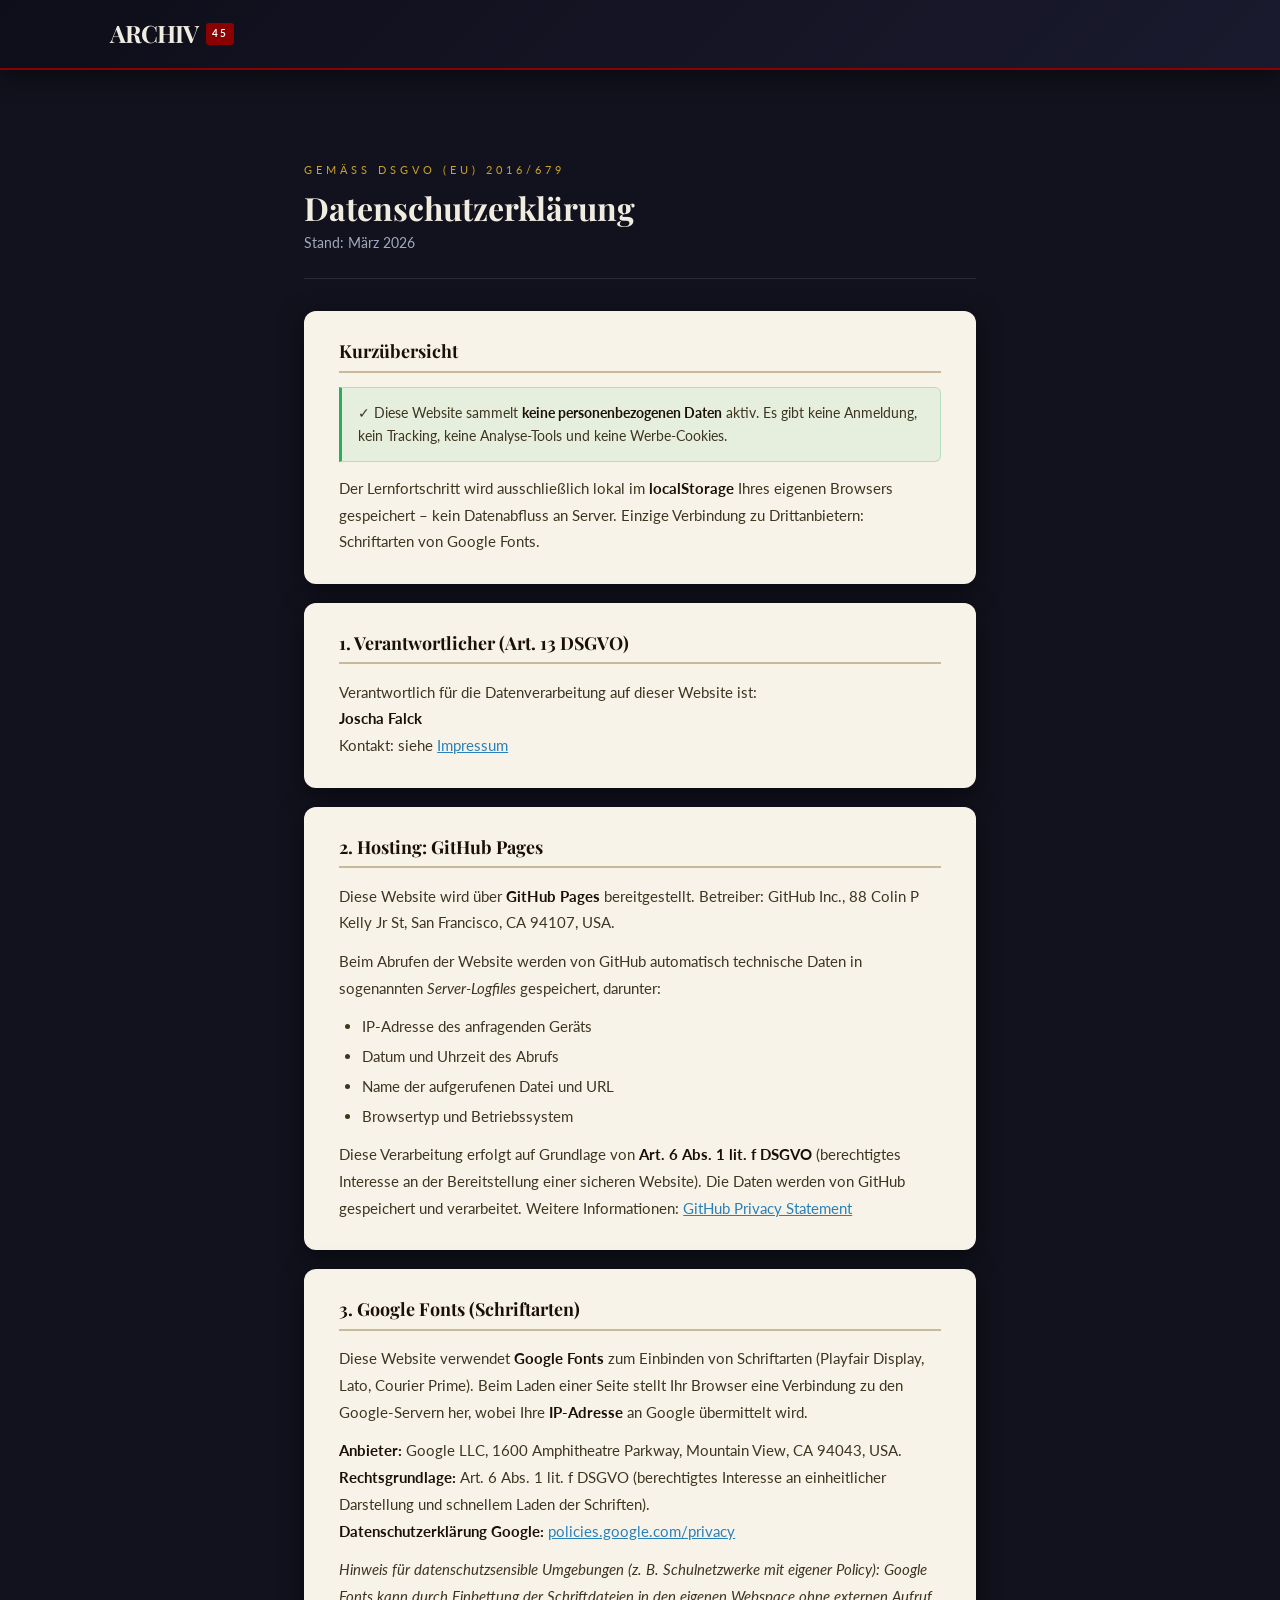
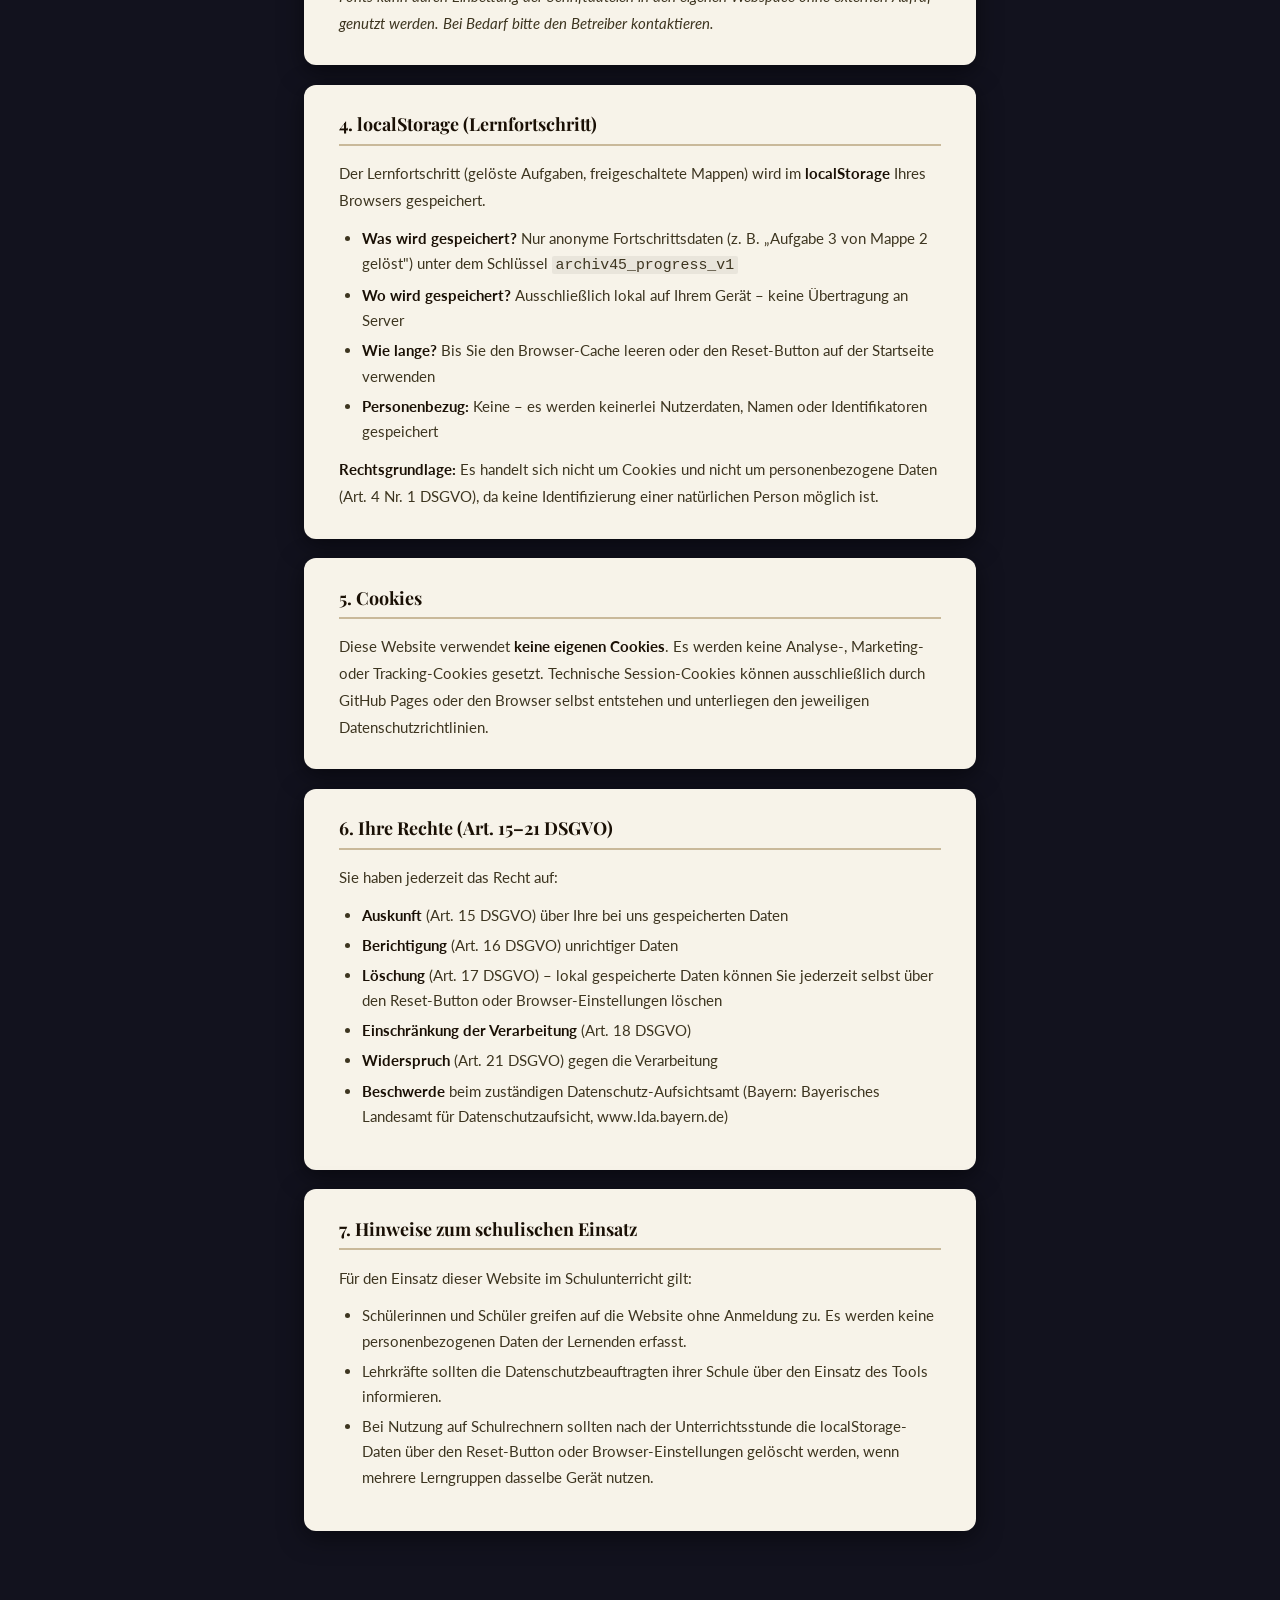
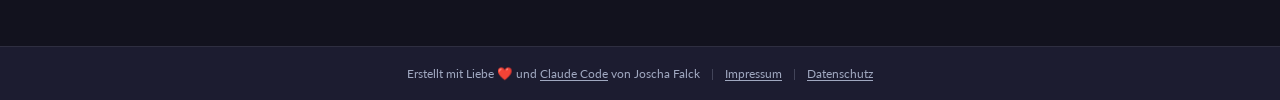
==== datenschutz.html @ d87f775d "Add files via upload" ====
<!DOCTYPE html>
<html lang="de">
<head>
  <meta charset="UTF-8">
  <meta name="viewport" content="width=device-width, initial-scale=1.0">
  <title>Datenschutzerklärung – Archiv 45</title>
  <link rel="preconnect" href="https://fonts.googleapis.com">
  <link href="https://fonts.googleapis.com/css2?family=Playfair+Display:wght@400;700&family=Lato:wght@300;400;700&family=Courier+Prime:wght@400;700&display=swap" rel="stylesheet">
  <link rel="stylesheet" href="styles/main.css">
  <style>
    .legal-page {
      max-width: 720px;
      margin: 0 auto;
      padding: 2rem 1.5rem 4rem;
    }
    .legal-header {
      padding-top: 80px;
      margin-bottom: 2rem;
      border-bottom: 1px solid rgba(255,255,255,0.1);
      padding-bottom: 1.5rem;
    }
    .legal-eyebrow {
      font-size: 0.7rem;
      font-family: 'Lato', sans-serif;
      letter-spacing: 4px;
      text-transform: uppercase;
      color: var(--gold);
      margin-bottom: 0.5rem;
    }
    .legal-title {
      font-family: 'Playfair Display', serif;
      font-size: 2rem;
      color: var(--text-light);
      margin-bottom: 0.25rem;
    }
    .legal-subtitle {
      font-size: 0.85rem;
      color: var(--text-faint);
      font-family: 'Lato', sans-serif;
    }
    .legal-card {
      background: var(--paper);
      border-radius: var(--radius-lg);
      padding: 1.8rem 2.2rem;
      margin-bottom: 1.2rem;
      box-shadow: var(--shadow-md);
    }
    .legal-card h2 {
      font-family: 'Playfair Display', serif;
      font-size: 1.12rem;
      color: var(--text-dark);
      margin-bottom: 0.9rem;
      padding-bottom: 0.5rem;
      border-bottom: 2px solid var(--paper-border);
    }
    .legal-card h3 {
      font-family: 'Lato', sans-serif;
      font-size: 0.9rem;
      font-weight: 700;
      color: var(--text-dark);
      margin: 1rem 0 0.4rem;
      text-transform: uppercase;
      letter-spacing: 1px;
    }
    .legal-card p {
      font-size: 0.93rem;
      color: var(--text-mid);
      line-height: 1.8;
      margin-bottom: 0.75rem;
    }
    .legal-card p:last-child { margin-bottom: 0; }
    .legal-card strong { color: var(--text-dark); font-weight: 700; }
    .legal-card a { color: var(--blue); text-decoration: underline; }
    .legal-card ul {
      list-style: disc;
      padding-left: 1.4rem;
      margin-bottom: 0.75rem;
    }
    .legal-card ul li {
      font-size: 0.93rem;
      color: var(--text-mid);
      line-height: 1.7;
      margin-bottom: 0.3rem;
    }
    .back-link {
      display: inline-flex;
      align-items: center;
      gap: 0.4rem;
      color: var(--text-faint);
      font-size: 0.85rem;
      text-decoration: none;
      margin-bottom: 1.5rem;
      font-family: 'Lato', sans-serif;
    }
    .back-link:hover { color: var(--text-light); }
    .highlight-box {
      background: rgba(39,174,96,.08);
      border: 1px solid rgba(39,174,96,.25);
      border-left: 3px solid var(--green);
      border-radius: 0 var(--radius) var(--radius) 0;
      padding: 0.8rem 1rem;
      margin-bottom: 0.8rem;
      font-size: 0.9rem;
      color: var(--text-mid);
    }
  </style>
</head>
<body style="background: var(--bg);">

  <header class="site-header">
    <div class="header-inner">
      <a href="index.html" class="site-logo">ARCHIV<span class="logo-badge">45</span></a>
    </div>
  </header>

  <div class="legal-page">
    <a href="index.html" class="back-link">← Zurück zur Startseite</a>

    <div class="legal-header">
      <p class="legal-eyebrow">Gemäß DSGVO (EU) 2016/679</p>
      <h1 class="legal-title">Datenschutzerklärung</h1>
      <p class="legal-subtitle">Stand: März 2026</p>
    </div>

    <!-- Überblick -->
    <div class="legal-card">
      <h2>Kurzübersicht</h2>
      <div class="highlight-box">
        ✓ Diese Website sammelt <strong>keine personenbezogenen Daten</strong> aktiv.
        Es gibt keine Anmeldung, kein Tracking, keine Analyse-Tools und keine Werbe-Cookies.
      </div>
      <p>
        Der Lernfortschritt wird ausschließlich lokal im <strong>localStorage</strong>
        Ihres eigenen Browsers gespeichert – kein Datenabfluss an Server.
        Einzige Verbindung zu Drittanbietern: Schriftarten von Google Fonts.
      </p>
    </div>

    <!-- Verantwortlicher -->
    <div class="legal-card">
      <h2>1. Verantwortlicher (Art. 13 DSGVO)</h2>
      <p>
        Verantwortlich für die Datenverarbeitung auf dieser Website ist:<br>
        <strong>Joscha Falck</strong><br>
        Kontakt: siehe <a href="impressum.html">Impressum</a>
      </p>
    </div>

    <!-- Hosting GitHub Pages -->
    <div class="legal-card">
      <h2>2. Hosting: GitHub Pages</h2>
      <p>
        Diese Website wird über <strong>GitHub Pages</strong> bereitgestellt.
        Betreiber: GitHub Inc., 88 Colin P Kelly Jr St, San Francisco, CA 94107, USA.
      </p>
      <p>
        Beim Abrufen der Website werden von GitHub automatisch technische Daten
        in sogenannten <em>Server-Logfiles</em> gespeichert, darunter:
      </p>
      <ul>
        <li>IP-Adresse des anfragenden Geräts</li>
        <li>Datum und Uhrzeit des Abrufs</li>
        <li>Name der aufgerufenen Datei und URL</li>
        <li>Browsertyp und Betriebssystem</li>
      </ul>
      <p>
        Diese Verarbeitung erfolgt auf Grundlage von <strong>Art. 6 Abs. 1 lit. f DSGVO</strong>
        (berechtigtes Interesse an der Bereitstellung einer sicheren Website).
        Die Daten werden von GitHub gespeichert und verarbeitet.
        Weitere Informationen:
        <a href="https://docs.github.com/en/site-policy/privacy-policies/github-privacy-statement" target="_blank" rel="noopener">GitHub Privacy Statement</a>
      </p>
    </div>

    <!-- Google Fonts -->
    <div class="legal-card">
      <h2>3. Google Fonts (Schriftarten)</h2>
      <p>
        Diese Website verwendet <strong>Google Fonts</strong> zum Einbinden von Schriftarten
        (Playfair Display, Lato, Courier Prime). Beim Laden einer Seite stellt Ihr Browser
        eine Verbindung zu den Google-Servern her, wobei Ihre <strong>IP-Adresse</strong>
        an Google übermittelt wird.
      </p>
      <p>
        <strong>Anbieter:</strong> Google LLC, 1600 Amphitheatre Parkway,
        Mountain View, CA 94043, USA.<br>
        <strong>Rechtsgrundlage:</strong> Art. 6 Abs. 1 lit. f DSGVO (berechtigtes Interesse
        an einheitlicher Darstellung und schnellem Laden der Schriften).<br>
        <strong>Datenschutzerklärung Google:</strong>
        <a href="https://policies.google.com/privacy" target="_blank" rel="noopener">policies.google.com/privacy</a>
      </p>
      <p>
        <em>Hinweis für datenschutzsensible Umgebungen (z. B. Schulnetzwerke mit eigener Policy):
        Google Fonts kann durch Einbettung der Schriftdateien in den eigenen Webspace
        ohne externen Aufruf genutzt werden. Bei Bedarf bitte den Betreiber kontaktieren.</em>
      </p>
    </div>

    <!-- localStorage -->
    <div class="legal-card">
      <h2>4. localStorage (Lernfortschritt)</h2>
      <p>
        Der Lernfortschritt (gelöste Aufgaben, freigeschaltete Mappen) wird im
        <strong>localStorage</strong> Ihres Browsers gespeichert.
      </p>
      <ul>
        <li><strong>Was wird gespeichert?</strong> Nur anonyme Fortschrittsdaten
          (z. B. „Aufgabe 3 von Mappe 2 gelöst") unter dem Schlüssel
          <code style="font-family:monospace;background:rgba(0,0,0,.06);padding:1px 4px;border-radius:2px;">archiv45_progress_v1</code></li>
        <li><strong>Wo wird gespeichert?</strong> Ausschließlich lokal auf Ihrem Gerät –
          keine Übertragung an Server</li>
        <li><strong>Wie lange?</strong> Bis Sie den Browser-Cache leeren oder den
          Reset-Button auf der Startseite verwenden</li>
        <li><strong>Personenbezug:</strong> Keine – es werden keinerlei Nutzerdaten,
          Namen oder Identifikatoren gespeichert</li>
      </ul>
      <p>
        <strong>Rechtsgrundlage:</strong> Es handelt sich nicht um Cookies und nicht
        um personenbezogene Daten (Art. 4 Nr. 1 DSGVO), da keine Identifizierung
        einer natürlichen Person möglich ist.
      </p>
    </div>

    <!-- Cookies -->
    <div class="legal-card">
      <h2>5. Cookies</h2>
      <p>
        Diese Website verwendet <strong>keine eigenen Cookies</strong>.
        Es werden keine Analyse-, Marketing- oder Tracking-Cookies gesetzt.
        Technische Session-Cookies können ausschließlich durch GitHub Pages oder den
        Browser selbst entstehen und unterliegen den jeweiligen Datenschutzrichtlinien.
      </p>
    </div>

    <!-- Rechte der Betroffenen -->
    <div class="legal-card">
      <h2>6. Ihre Rechte (Art. 15–21 DSGVO)</h2>
      <p>Sie haben jederzeit das Recht auf:</p>
      <ul>
        <li><strong>Auskunft</strong> (Art. 15 DSGVO) über Ihre bei uns gespeicherten Daten</li>
        <li><strong>Berichtigung</strong> (Art. 16 DSGVO) unrichtiger Daten</li>
        <li><strong>Löschung</strong> (Art. 17 DSGVO) – lokal gespeicherte Daten können Sie
          jederzeit selbst über den Reset-Button oder Browser-Einstellungen löschen</li>
        <li><strong>Einschränkung der Verarbeitung</strong> (Art. 18 DSGVO)</li>
        <li><strong>Widerspruch</strong> (Art. 21 DSGVO) gegen die Verarbeitung</li>
        <li><strong>Beschwerde</strong> beim zuständigen Datenschutz-Aufsichtsamt
          (Bayern: Bayerisches Landesamt für Datenschutzaufsicht, www.lda.bayern.de)</li>
      </ul>
    </div>

    <!-- Schulischer Einsatz -->
    <div class="legal-card">
      <h2>7. Hinweise zum schulischen Einsatz</h2>
      <p>
        Für den Einsatz dieser Website im Schulunterricht gilt:
      </p>
      <ul>
        <li>Schülerinnen und Schüler greifen auf die Website ohne Anmeldung zu.
          Es werden keine personenbezogenen Daten der Lernenden erfasst.</li>
        <li>Lehrkräfte sollten die Datenschutzbeauftragten ihrer Schule über den Einsatz
          des Tools informieren.</li>
        <li>Bei Nutzung auf Schulrechnern sollten nach der Unterrichtsstunde die
          localStorage-Daten über den Reset-Button oder Browser-Einstellungen gelöscht werden,
          wenn mehrere Lerngruppen dasselbe Gerät nutzen.</li>
      </ul>
    </div>

  </div><!-- /.legal-page -->

  <footer class="site-footer">
    Erstellt mit Liebe &#10084;&#65039; und <a href="https://claude.ai/claude-code" target="_blank" rel="noopener">Claude Code</a> von Joscha Falck
    <span class="footer-sep">|</span>
    <a href="impressum.html">Impressum</a>
    <span class="footer-sep">|</span>
    <a href="datenschutz.html">Datenschutz</a>
  </footer>
</body>
</html>
---- styles/main.css ----
/* ============================================================
   ARCHIV 45 – Interaktiver Escape Room Geschichtsunterricht
   Stylesheet – Version 1.0
   ============================================================ */

/* ------- 1. CSS VARIABLEN ------- */
:root {
  --bg:           #12121e;
  --bg-mid:       #1c1c30;
  --paper:        #f7f3e9;
  --paper-dark:   #ede7d5;
  --paper-border: #c9b99a;
  --red:          #8b0000;
  --red-light:    #c0392b;
  --gold:         #c9a227;
  --gold-light:   #e8c84a;
  --green:        #27ae60;
  --green-light:  #2ecc71;
  --orange:       #e67e22;
  --blue:         #2980b9;
  --blue-light:   #3498db;
  --text-dark:    #1a1005;
  --text-mid:     #3d3520;
  --text-muted:   #7a6e5a;
  --text-light:   #f0ece0;
  --text-faint:   #a0a8c0;
  --locked:       #4a4a6a;
  --shadow-sm:    0 2px 8px rgba(0,0,0,0.35);
  --shadow-md:    0 6px 24px rgba(0,0,0,0.5);
  --shadow-lg:    0 12px 48px rgba(0,0,0,0.6);
  --radius:       6px;
  --radius-lg:    12px;
  --transition:   0.25s ease;
}

/* ------- 2. RESET & BASE ------- */
*, *::before, *::after { box-sizing: border-box; margin: 0; padding: 0; }

html { font-size: 16px; scroll-behavior: smooth; }

body {
  font-family: 'Lato', Arial, Helvetica, sans-serif;
  background-color: var(--bg);
  color: var(--text-dark);
  line-height: 1.65;
  min-height: 100vh;
}

body.mappe-page { padding-top: 70px; } /* Header-Höhe */

img { max-width: 100%; height: auto; display: block; }
a { color: inherit; text-decoration: none; }
button { cursor: pointer; font-family: inherit; }
ul, ol { list-style: none; }

/* ------- 3. TYPOGRAFIE ------- */
h1, h2, h3, h4 {
  font-family: 'Playfair Display', Georgia, 'Times New Roman', serif;
  font-weight: 700;
  line-height: 1.25;
}

/* ------- 4. SITE-HEADER ------- */
.site-header {
  position: fixed;
  top: 0; left: 0; right: 0;
  height: 70px;
  background: linear-gradient(135deg, #0e0e1a 0%, #1a1a2e 100%);
  border-bottom: 2px solid var(--red);
  z-index: 1000;
  box-shadow: var(--shadow-md);
}

.header-inner {
  max-width: 1100px;
  margin: 0 auto;
  height: 100%;
  display: flex;
  align-items: center;
  justify-content: space-between;
  padding: 0 1.25rem;
  gap: 1rem;
}

/* Logo */
.site-logo {
  display: flex;
  align-items: center;
  gap: 2px;
  font-family: 'Playfair Display', serif;
  font-size: 1.5rem;
  font-weight: 700;
  color: var(--text-light);
  flex-shrink: 0;
  text-decoration: none;
  letter-spacing: -1px;
}
.site-logo .logo-badge {
  background: var(--red);
  color: #fff;
  font-size: 0.65rem;
  font-family: 'Lato', sans-serif;
  font-weight: 700;
  letter-spacing: 2px;
  padding: 2px 6px;
  border-radius: 3px;
  margin-left: 6px;
  vertical-align: middle;
}

/* ------- 5. KAPITEL-NAVIGATION ------- */
.chapter-nav {
  display: flex;
  align-items: center;
  gap: 0.5rem;
  flex: 1;
  justify-content: center;
}

.nav-arrow {
  width: 32px; height: 32px;
  border-radius: 50%;
  background: rgba(255,255,255,0.08);
  border: 1px solid rgba(255,255,255,0.15);
  color: var(--text-light);
  font-size: 1.3rem;
  display: flex; align-items: center; justify-content: center;
  transition: background var(--transition), transform var(--transition);
  text-decoration: none;
  flex-shrink: 0;
}
.nav-arrow:hover { background: rgba(255,255,255,0.15); }
.nav-arrow.disabled { opacity: 0.3; pointer-events: none; }

.chapter-circles {
  display: flex;
  gap: 0.35rem;
  align-items: center;
}

.chapter-circle {
  width: 36px; height: 36px;
  border-radius: 50%;
  display: flex; align-items: center; justify-content: center;
  font-size: 0.9rem;
  font-weight: 700;
  font-family: 'Lato', sans-serif;
  transition: all var(--transition);
  border: 2px solid transparent;
  text-decoration: none;
  flex-shrink: 0;
  position: relative;
}

/* Zustände */
.chapter-circle.locked {
  background: var(--locked);
  color: #888;
  cursor: not-allowed;
  border-color: #3a3a5a;
}
.chapter-circle.locked::after {
  content: '🔒';
  font-size: 0.55rem;
  position: absolute;
  bottom: -2px;
  right: -2px;
}
.chapter-circle.available {
  background: rgba(255,255,255,0.08);
  color: var(--text-faint);
  border-color: rgba(255,255,255,0.2);
}
.chapter-circle.available:hover {
  background: rgba(255,255,255,0.15);
  color: var(--text-light);
  transform: scale(1.08);
}
.chapter-circle.current {
  background: var(--blue);
  color: #fff;
  border-color: var(--blue-light);
  box-shadow: 0 0 12px rgba(52, 152, 219, 0.5);
  transform: scale(1.1);
}
.chapter-circle.completed {
  background: var(--green);
  color: #fff;
  border-color: var(--green-light);
}
.chapter-circle.completed::before {
  content: '✓';
  font-size: 1rem;
}

/* Sidebar-Toggle (Mobil) */
.sidebar-toggle {
  width: 36px; height: 36px;
  background: rgba(255,255,255,0.08);
  border: 1px solid rgba(255,255,255,0.15);
  color: var(--text-light);
  border-radius: var(--radius);
  font-size: 1.1rem;
  display: none;
  align-items: center; justify-content: center;
  flex-shrink: 0;
}

/* ------- 6. MAPPE-BANNER ------- */
.mappe-banner {
  background: linear-gradient(135deg, var(--red) 0%, #600000 100%);
  padding: 1.1rem 1.25rem;
  border-bottom: 3px solid var(--gold);
}
.mappe-banner-inner {
  max-width: 1100px;
  margin: 0 auto;
  display: flex;
  align-items: center;
  gap: 1rem;
}
.mappe-label {
  font-family: 'Lato', sans-serif;
  font-size: 0.7rem;
  font-weight: 700;
  letter-spacing: 3px;
  text-transform: uppercase;
  color: rgba(255,255,255,0.7);
  white-space: nowrap;
  background: rgba(0,0,0,0.25);
  padding: 3px 10px;
  border-radius: 30px;
}
.mappe-banner h1 {
  font-size: 1.3rem;
  color: #fff;
  font-weight: 700;
}

/* ------- 7. LAYOUT ------- */
.layout-wrapper {
  max-width: 1100px;
  margin: 0 auto;
  padding: 1.5rem 1.25rem;
  display: grid;
  grid-template-columns: 220px 1fr;
  gap: 1.5rem;
  align-items: start;
}

/* ------- 8. TASK SIDEBAR ------- */
.task-sidebar {
  background: var(--bg-mid);
  border: 1px solid rgba(255,255,255,0.08);
  border-radius: var(--radius-lg);
  padding: 1.25rem;
  position: sticky;
  top: 86px;
  box-shadow: var(--shadow-sm);
}
.sidebar-title {
  font-size: 0.7rem;
  font-family: 'Lato', sans-serif;
  font-weight: 700;
  letter-spacing: 2px;
  text-transform: uppercase;
  color: var(--text-faint);
  margin-bottom: 0.9rem;
  padding-bottom: 0.6rem;
  border-bottom: 1px solid rgba(255,255,255,0.1);
}

.task-list { display: flex; flex-direction: column; gap: 0.3rem; }

.task-nav-item {
  display: flex;
  align-items: center;
  gap: 0.6rem;
  padding: 0.55rem 0.75rem;
  border-radius: var(--radius);
  cursor: pointer;
  transition: background var(--transition);
  border: 1px solid transparent;
}
.task-nav-item.locked {
  opacity: 0.45;
  cursor: default;
}
.task-nav-item.active {
  background: rgba(41, 128, 185, 0.2);
  border-color: rgba(41, 128, 185, 0.4);
}
.task-nav-item.completed {
  opacity: 0.8;
}
.task-nav-item:not(.locked):not(.active):hover {
  background: rgba(255,255,255,0.06);
}

.task-status {
  font-size: 0.75rem;
  width: 18px;
  text-align: center;
  flex-shrink: 0;
  color: var(--green-light);
}
.task-nav-title {
  font-size: 0.82rem;
  color: var(--text-light);
  line-height: 1.3;
}
.task-nav-item.active .task-nav-title { color: #fff; font-weight: 700; }
.task-nav-item.completed .task-nav-title { color: var(--text-faint); }

/* ------- 9. CONTENT AREA ------- */
.content-area { display: flex; flex-direction: column; gap: 1.5rem; min-width: 0; }

/* Archiv-Kontext-Box */
.archive-context {
  background: var(--bg-mid);
  border: 1px solid rgba(201, 162, 39, 0.3);
  border-left: 4px solid var(--gold);
  border-radius: var(--radius-lg);
  padding: 1.1rem 1.4rem;
}
.archive-stamp {
  font-size: 0.65rem;
  font-family: 'Lato', sans-serif;
  font-weight: 700;
  letter-spacing: 3px;
  text-transform: uppercase;
  color: var(--gold);
  margin-bottom: 0.5rem;
}
.context-text {
  font-size: 0.9rem;
  color: var(--text-light);
  line-height: 1.6;
}

/* Warnung-Box (für sensible Inhalte) */
.warning-box {
  background: rgba(139,0,0,0.15);
  border: 1px solid rgba(139,0,0,0.5);
  border-left: 4px solid var(--red);
  border-radius: var(--radius-lg);
  padding: 1rem 1.4rem;
  font-size: 0.9rem;
  color: #f0c0c0;
  line-height: 1.6;
}
.warning-box strong { color: #ffaaaa; }

/* ------- 10. TASK BLOCK ------- */
.task-block {
  background: var(--paper);
  border-radius: var(--radius-lg);
  overflow: hidden;
  box-shadow: var(--shadow-md);
  display: none; /* shown by JS */
}
.task-block:first-of-type,
.task-block.visible { display: block; }

.task-block-header {
  background: var(--paper-dark);
  padding: 0.9rem 1.4rem;
  display: flex;
  align-items: center;
  justify-content: space-between;
  border-bottom: 2px solid var(--paper-border);
}
.task-meta {
  display: flex;
  align-items: center;
  gap: 0.9rem;
}
.task-number {
  font-size: 0.72rem;
  font-family: 'Lato', sans-serif;
  font-weight: 700;
  letter-spacing: 2px;
  text-transform: uppercase;
  color: var(--text-muted);
}
.difficulty {
  font-size: 0.9rem;
  color: var(--gold);
  letter-spacing: 1px;
}
.task-title-h2 {
  font-size: 1.2rem;
  color: var(--text-dark);
  padding: 1rem 1.4rem 0.5rem;
  font-family: 'Playfair Display', serif;
}

/* ------- 11. DOKUMENT-KARTE ------- */
.document-card {
  margin: 0 1.4rem 1rem;
  background: #fff;
  border: 1px solid var(--paper-border);
  border-radius: var(--radius);
  padding: 1.1rem 1.3rem;
  position: relative;
  box-shadow: inset 0 1px 4px rgba(0,0,0,0.07);
}
.document-stamp {
  font-size: 0.62rem;
  font-family: 'Courier Prime', 'Courier New', monospace;
  font-weight: 700;
  letter-spacing: 2px;
  color: var(--red);
  text-transform: uppercase;
  padding-bottom: 0.5rem;
  margin-bottom: 0.7rem;
  border-bottom: 1px dashed var(--paper-border);
  opacity: 0.85;
}
.document-text {
  font-size: 0.92rem;
  color: var(--text-dark);
  line-height: 1.7;
}
.document-text strong { font-weight: 700; }
.document-text em { font-style: italic; color: var(--text-mid); }

/* Quelltext-Box */
.source-box {
  background: #f0ece0;
  border-left: 4px solid var(--red);
  border-radius: 0 var(--radius) var(--radius) 0;
  padding: 0.9rem 1.2rem;
  margin: 0.8rem 0;
  font-family: 'Courier Prime', 'Courier New', monospace;
  font-size: 0.88rem;
  line-height: 1.7;
  color: var(--text-mid);
}
.source-box blockquote { margin: 0; }
.source-attribution {
  font-size: 0.75rem;
  color: var(--text-muted);
  margin-top: 0.5rem;
  font-style: italic;
  font-family: 'Lato', sans-serif;
}

/* Hinweis-Box */
.hint-box {
  background: rgba(41, 128, 185, 0.08);
  border: 1px solid rgba(41, 128, 185, 0.25);
  border-radius: var(--radius);
  padding: 0.6rem 1rem;
  font-size: 0.83rem;
  color: #3a5f80;
  margin: 0.7rem 0 0;
}
.hint-box::before { content: '💡 '; }

/* ------- 12. FRAGEN-BEREICH ------- */
.question-block {
  padding: 1rem 1.4rem 1.4rem;
}
.question-text {
  font-size: 1rem;
  font-weight: 700;
  color: var(--text-dark);
  margin-bottom: 1rem;
  line-height: 1.5;
}

/* Multiple Choice */
.mc-options { display: flex; flex-direction: column; gap: 0.55rem; margin-bottom: 1.1rem; }
.mc-option {
  display: flex;
  align-items: flex-start;
  gap: 0.75rem;
  padding: 0.7rem 1rem;
  border: 2px solid var(--paper-border);
  border-radius: var(--radius);
  cursor: pointer;
  transition: all var(--transition);
  background: var(--paper);
  font-size: 0.92rem;
  line-height: 1.5;
  color: var(--text-dark);
}
.mc-option:hover { border-color: var(--blue); background: rgba(41,128,185,0.05); }
.mc-option input[type="radio"] { margin-top: 3px; flex-shrink: 0; accent-color: var(--blue); }
.mc-option.selected { border-color: var(--blue); background: rgba(41,128,185,0.1); }

/* True/False Tabelle */
.tf-table {
  width: 100%;
  border-collapse: collapse;
  margin-bottom: 1.1rem;
  font-size: 0.91rem;
}
.tf-table th {
  background: var(--paper-dark);
  padding: 0.6rem 1rem;
  text-align: left;
  font-weight: 700;
  color: var(--text-mid);
  font-family: 'Lato', sans-serif;
  font-size: 0.8rem;
  letter-spacing: 1px;
  text-transform: uppercase;
}
.tf-table th:not(:first-child) { text-align: center; width: 90px; }
.tf-table td {
  padding: 0.65rem 1rem;
  border-bottom: 1px solid var(--paper-border);
  vertical-align: middle;
  color: var(--text-dark);
}
.tf-table tr:last-child td { border-bottom: none; }
.tf-table tr:hover td { background: rgba(0,0,0,0.02); }
.tf-table td:not(:first-child) { text-align: center; }
.tf-table input[type="radio"] { accent-color: var(--blue); width: 18px; height: 18px; cursor: pointer; }

/* Multiple Select */
.ms-options { display: flex; flex-direction: column; gap: 0.55rem; margin-bottom: 1.1rem; }
.ms-option {
  display: flex;
  align-items: flex-start;
  gap: 0.75rem;
  padding: 0.7rem 1rem;
  border: 2px solid var(--paper-border);
  border-radius: var(--radius);
  cursor: pointer;
  transition: all var(--transition);
  background: var(--paper);
  font-size: 0.92rem;
  line-height: 1.5;
  color: var(--text-dark);
}
.ms-option:hover { border-color: var(--blue); background: rgba(41,128,185,0.05); }
.ms-option input[type="checkbox"] { margin-top: 3px; flex-shrink: 0; accent-color: var(--blue); width: 16px; height: 16px; cursor: pointer; }
.ms-hint { font-size: 0.8rem; color: var(--text-muted); margin-bottom: 0.7rem; font-style: italic; }

/* Matching / Zuordnung */
.matching-grid { display: flex; flex-direction: column; gap: 0.55rem; margin-bottom: 1.1rem; }
.matching-row {
  display: grid;
  grid-template-columns: 1fr auto 1fr;
  align-items: center;
  gap: 0.75rem;
}
.matching-term {
  background: var(--paper-dark);
  border: 1px solid var(--paper-border);
  border-radius: var(--radius);
  padding: 0.55rem 0.9rem;
  font-size: 0.88rem;
  font-weight: 700;
  color: var(--text-dark);
}
.matching-arrow { color: var(--text-muted); font-size: 1.1rem; flex-shrink: 0; }
.matching-select {
  padding: 0.55rem 0.8rem;
  border: 2px solid var(--paper-border);
  border-radius: var(--radius);
  font-family: 'Lato', sans-serif;
  font-size: 0.88rem;
  background: #fff;
  color: var(--text-dark);
  cursor: pointer;
  width: 100%;
  transition: border-color var(--transition);
}
.matching-select:focus { outline: none; border-color: var(--blue); }

/* Sorting / Zeitstrahl */
.sorting-list { display: flex; flex-direction: column; gap: 0.55rem; margin-bottom: 1.1rem; }
.sorting-row {
  display: grid;
  grid-template-columns: 120px 1fr;
  gap: 0.75rem;
  align-items: center;
}
.sorting-select {
  padding: 0.5rem 0.6rem;
  border: 2px solid var(--paper-border);
  border-radius: var(--radius);
  font-family: 'Lato', sans-serif;
  font-size: 0.85rem;
  background: #fff;
  color: var(--text-dark);
  cursor: pointer;
  transition: border-color var(--transition);
}
.sorting-select:focus { outline: none; border-color: var(--blue); }
.sorting-event {
  font-size: 0.9rem;
  color: var(--text-dark);
  padding: 0.5rem 0.9rem;
  background: var(--paper-dark);
  border: 1px solid var(--paper-border);
  border-radius: var(--radius);
}

/* ------- 13. FEEDBACK ------- */
.feedback-area { margin: 0.8rem 0 0; min-height: 0; }
.feedback {
  padding: 0.9rem 1.1rem;
  border-radius: var(--radius);
  font-size: 0.91rem;
  line-height: 1.6;
  font-weight: 500;
  border: 1px solid transparent;
}
.feedback-correct {
  background: rgba(39,174,96,0.12);
  border-color: rgba(39,174,96,0.4);
  color: #1a5c35;
}
.feedback-incorrect {
  background: rgba(230,126,34,0.1);
  border-color: rgba(230,126,34,0.4);
  color: #7a3d10;
}
.feedback-warning {
  background: rgba(52,152,219,0.1);
  border-color: rgba(52,152,219,0.3);
  color: #1a3d5c;
}

/* ------- 14. BUTTONS ------- */
.check-btn, .next-task-btn, .unlock-btn, .start-btn, .home-btn {
  display: inline-flex;
  align-items: center;
  gap: 0.5rem;
  padding: 0.7rem 1.4rem;
  border: none;
  border-radius: 30px;
  font-family: 'Lato', sans-serif;
  font-size: 0.92rem;
  font-weight: 700;
  letter-spacing: 0.5px;
  transition: all var(--transition);
  cursor: pointer;
  text-decoration: none;
}
.check-btn {
  background: var(--blue);
  color: #fff;
  margin-top: 0.5rem;
}
.check-btn:hover { background: var(--blue-light); transform: translateY(-1px); box-shadow: 0 4px 14px rgba(41,128,185,0.45); }

.next-task-btn {
  background: var(--green);
  color: #fff;
  margin-top: 0.8rem;
  display: none; /* shown by JS */
}
.next-task-btn:hover { background: var(--green-light); transform: translateY(-1px); box-shadow: 0 4px 14px rgba(39,174,96,0.45); }
.next-task-btn.visible { display: inline-flex; }

.unlock-btn {
  background: var(--gold);
  color: #000;
  font-size: 1rem;
  padding: 0.8rem 1.8rem;
}
.unlock-btn:hover { background: var(--gold-light); transform: translateY(-1px); box-shadow: 0 4px 14px rgba(201,162,39,0.5); }

.start-btn {
  background: var(--red);
  color: #fff;
  font-size: 1.05rem;
  padding: 0.85rem 2rem;
}
.start-btn:hover { background: var(--red-light); transform: translateY(-2px); box-shadow: 0 6px 20px rgba(139,0,0,0.5); }

.home-btn {
  background: rgba(255,255,255,0.1);
  color: var(--text-light);
  border: 1px solid rgba(255,255,255,0.2);
}
.home-btn:hover { background: rgba(255,255,255,0.18); }

/* ------- 15. CODE-UNLOCK ------- */
.code-section {
  background: var(--paper);
  border-radius: var(--radius-lg);
  overflow: hidden;
  box-shadow: var(--shadow-md);
  display: none; /* shown by JS */
}
.code-section.visible { display: block; }
.code-section-header {
  background: var(--red);
  padding: 1rem 1.4rem;
  display: flex; align-items: center; gap: 0.75rem;
}
.code-section-header h2 {
  color: #fff;
  font-size: 1.1rem;
}
.code-lock-icon { font-size: 1.4rem; }
.code-section-body { padding: 1.4rem; }
.code-section-body p { font-size: 0.92rem; color: var(--text-mid); margin-bottom: 1rem; line-height: 1.6; }

.code-hint {
  background: rgba(201,162,39,0.1);
  border: 1px solid rgba(201,162,39,0.35);
  border-radius: var(--radius);
  padding: 0.75rem 1rem;
  font-size: 0.88rem;
  color: #5a4800;
  margin-bottom: 1.2rem;
}
.code-hint::before { content: '🔍 Hinweis: '; font-weight: 700; }

.code-input-row {
  display: flex;
  gap: 0.75rem;
  align-items: center;
  flex-wrap: wrap;
}
.code-input {
  padding: 0.75rem 1.1rem;
  border: 2px solid var(--paper-border);
  border-radius: var(--radius);
  font-family: 'Courier Prime', monospace;
  font-size: 1.1rem;
  font-weight: 700;
  letter-spacing: 3px;
  text-transform: uppercase;
  width: 200px;
  background: #fff;
  color: var(--text-dark);
  transition: border-color var(--transition);
}
.code-input:focus { outline: none; border-color: var(--gold); }

/* ------- 16. LANDING PAGE ------- */
.landing-page { min-height: 100vh; display: flex; flex-direction: column; }

.landing-hero {
  flex: 1;
  display: flex;
  align-items: center;
  justify-content: center;
  padding: 4rem 1.5rem;
  text-align: center;
  position: relative;
  overflow: hidden;
}
.landing-hero::before {
  content: '';
  position: absolute;
  inset: 0;
  background:
    radial-gradient(ellipse at 30% 50%, rgba(139,0,0,0.15) 0%, transparent 60%),
    radial-gradient(ellipse at 70% 50%, rgba(41,128,185,0.08) 0%, transparent 60%);
}
.landing-content { position: relative; max-width: 750px; margin: 0 auto; }

.landing-eyebrow {
  font-size: 0.7rem;
  font-family: 'Lato', sans-serif;
  letter-spacing: 5px;
  text-transform: uppercase;
  color: var(--gold);
  margin-bottom: 0.7rem;
}
.landing-title {
  font-size: clamp(2.2rem, 6vw, 3.8rem);
  color: #fff;
  font-family: 'Playfair Display', serif;
  letter-spacing: -1px;
  margin-bottom: 0.4rem;
}
.landing-subtitle {
  font-size: clamp(0.95rem, 2.5vw, 1.15rem);
  color: var(--text-faint);
  margin-bottom: 2.5rem;
}
.landing-divider {
  width: 60px; height: 3px;
  background: var(--red);
  margin: 0 auto 2rem;
  border-radius: 2px;
}
.mission-document {
  background: var(--paper);
  border-radius: var(--radius-lg);
  padding: 1.8rem 2rem;
  text-align: left;
  margin-bottom: 2rem;
  box-shadow: var(--shadow-lg);
  border: 1px solid var(--paper-border);
  position: relative;
}
.mission-document-header {
  font-size: 0.65rem;
  font-family: 'Courier Prime', monospace;
  letter-spacing: 3px;
  text-transform: uppercase;
  color: var(--red);
  margin-bottom: 1rem;
  padding-bottom: 0.6rem;
  border-bottom: 1px dashed var(--paper-border);
}
.mission-document p {
  font-size: 0.95rem;
  color: var(--text-dark);
  line-height: 1.75;
  margin-bottom: 0.75rem;
}
.mission-document p:last-child { margin-bottom: 0; }
.mission-document strong { font-weight: 700; color: var(--red); }

.landing-cta { display: flex; flex-direction: column; align-items: center; gap: 1rem; }
.landing-cta .start-btn { font-size: 1.05rem; padding: 0.9rem 2.5rem; }

/* Mappe-Übersicht auf Landingpage */
.mappe-overview {
  max-width: 750px;
  margin: 0 auto;
  padding: 2rem 1.5rem;
  border-top: 1px solid rgba(255,255,255,0.08);
}
.mappe-overview h2 {
  font-size: 0.75rem;
  letter-spacing: 3px;
  text-transform: uppercase;
  color: var(--text-faint);
  text-align: center;
  margin-bottom: 1.2rem;
  font-family: 'Lato', sans-serif;
}
.mappe-grid {
  display: grid;
  grid-template-columns: repeat(auto-fill, minmax(180px, 1fr));
  gap: 0.75rem;
}
.mappe-card {
  background: var(--bg-mid);
  border: 1px solid rgba(255,255,255,0.08);
  border-radius: var(--radius);
  padding: 0.8rem 1rem;
  text-align: left;
  text-decoration: none;
  transition: all var(--transition);
  position: relative;
  overflow: hidden;
}
.mappe-card:not(.locked-card):hover {
  border-color: rgba(255,255,255,0.2);
  transform: translateY(-2px);
  box-shadow: var(--shadow-sm);
}
.mappe-card.locked-card { cursor: default; opacity: 0.5; }
.mappe-card-num {
  font-size: 0.65rem;
  letter-spacing: 2px;
  text-transform: uppercase;
  color: var(--gold);
  margin-bottom: 0.25rem;
  font-family: 'Lato', sans-serif;
  font-weight: 700;
}
.mappe-card-title { font-size: 0.88rem; color: var(--text-light); font-weight: 600; line-height: 1.35; }
.mappe-card-lock { position: absolute; top: 0.6rem; right: 0.7rem; font-size: 0.8rem; opacity: 0.5; }
.mappe-card.completed-card { border-color: rgba(39,174,96,0.3); }
.mappe-card.completed-card .mappe-card-num { color: var(--green-light); }

/* ------- 17. ERFOLGS-SCREEN ------- */
.success-screen {
  display: none;
  text-align: center;
  padding: 3rem 1.5rem;
}
.success-screen.visible { display: block; }
.success-icon { font-size: 4rem; margin-bottom: 1rem; }
.success-title {
  font-size: 1.8rem;
  color: #fff;
  margin-bottom: 0.5rem;
}
.success-text { font-size: 0.95rem; color: var(--text-light); line-height: 1.7; margin-bottom: 1.5rem; }
.certificate {
  background: var(--paper);
  border: 3px solid var(--gold);
  border-radius: var(--radius-lg);
  padding: 2.5rem;
  max-width: 500px;
  margin: 0 auto 2rem;
  box-shadow: var(--shadow-md);
}
.certificate h3 {
  font-family: 'Playfair Display', serif;
  font-size: 1.3rem;
  color: var(--text-dark);
  margin-bottom: 0.4rem;
}
.certificate p { font-size: 0.9rem; color: var(--text-mid); }

/* ------- 18. ANIMATIONEN ------- */
@keyframes fadeSlideIn {
  from { opacity: 0; transform: translateY(16px); }
  to   { opacity: 1; transform: translateY(0); }
}
.task-block.visible,
.code-section.visible {
  animation: fadeSlideIn 0.4s ease both;
}

@keyframes pulse-unlock {
  0%, 100% { box-shadow: 0 0 0 0 rgba(201,162,39,0.5); }
  50%       { box-shadow: 0 0 0 12px rgba(201,162,39,0); }
}
.unlock-success { animation: pulse-unlock 1.5s ease 2; }

/* ------- 19. REFLEXIONS-BOX ------- */
.reflection-box {
  background: rgba(201,162,39,0.08);
  border: 1px solid rgba(201,162,39,0.3);
  border-left: 4px solid var(--gold);
  border-radius: 0 var(--radius) var(--radius) 0;
  padding: 1rem 1.2rem;
  margin: 0 1.4rem 1.4rem;
  font-size: 0.9rem;
  color: var(--text-mid);
  line-height: 1.65;
}
.reflection-label {
  font-size: 0.7rem;
  font-weight: 700;
  letter-spacing: 2px;
  text-transform: uppercase;
  color: var(--gold);
  margin-bottom: 0.4rem;
  font-family: 'Lato', sans-serif;
}

/* ------- 20. RESPONSIVE ------- */
@media (max-width: 820px) {
  .layout-wrapper { grid-template-columns: 1fr; }

  .task-sidebar {
    position: static;
    display: none;
    order: 2;
  }
  .task-sidebar.open { display: block; }
  .sidebar-toggle { display: flex; }

  .chapter-circle { width: 30px; height: 30px; font-size: 0.8rem; }
  .chapter-circles { gap: 0.25rem; }

  .mappe-banner h1 { font-size: 1.05rem; }

  .matching-row {
    grid-template-columns: 1fr;
    gap: 0.4rem;
  }
  .matching-arrow { display: none; }
  .sorting-row { grid-template-columns: 1fr; }
  .code-input-row { flex-direction: column; align-items: flex-start; }
  .code-input { width: 100%; }

  .mission-document { padding: 1.2rem 1.3rem; }
  .landing-title { font-size: 2rem; }
}

@media (max-width: 480px) {
  .header-inner { padding: 0 0.75rem; }
  .site-logo { font-size: 1.2rem; }
  .chapter-circle { width: 26px; height: 26px; font-size: 0.72rem; }
  .chapter-circles { gap: 0.15rem; }
  .layout-wrapper { padding: 1rem 0.75rem; }
}

/* ------- 21. SITE FOOTER ------- */
.site-footer {
  background: var(--bg-mid);
  border-top: 1px solid rgba(255,255,255,0.08);
  padding: 1rem 1.5rem;
  text-align: center;
  font-size: 0.78rem;
  color: var(--text-faint);
  font-family: 'Lato', sans-serif;
  line-height: 1.8;
  margin-top: 2rem;
}
.site-footer a {
  color: var(--text-faint);
  text-decoration: underline;
  text-underline-offset: 2px;
  transition: color var(--transition);
}
.site-footer a:hover { color: var(--text-light); }
.site-footer .footer-sep {
  opacity: 0.35;
  margin: 0 .5rem;
}

/* ------- 22. PRINT ------- */
@media print {
  .site-header, .task-sidebar, .sidebar-toggle,
  .check-btn, .next-task-btn, .code-section { display: none !important; }
  body { background: #fff; color: #000; padding-top: 0; }
  .task-block { box-shadow: none; border: 1px solid #ccc; display: block !important; }
}
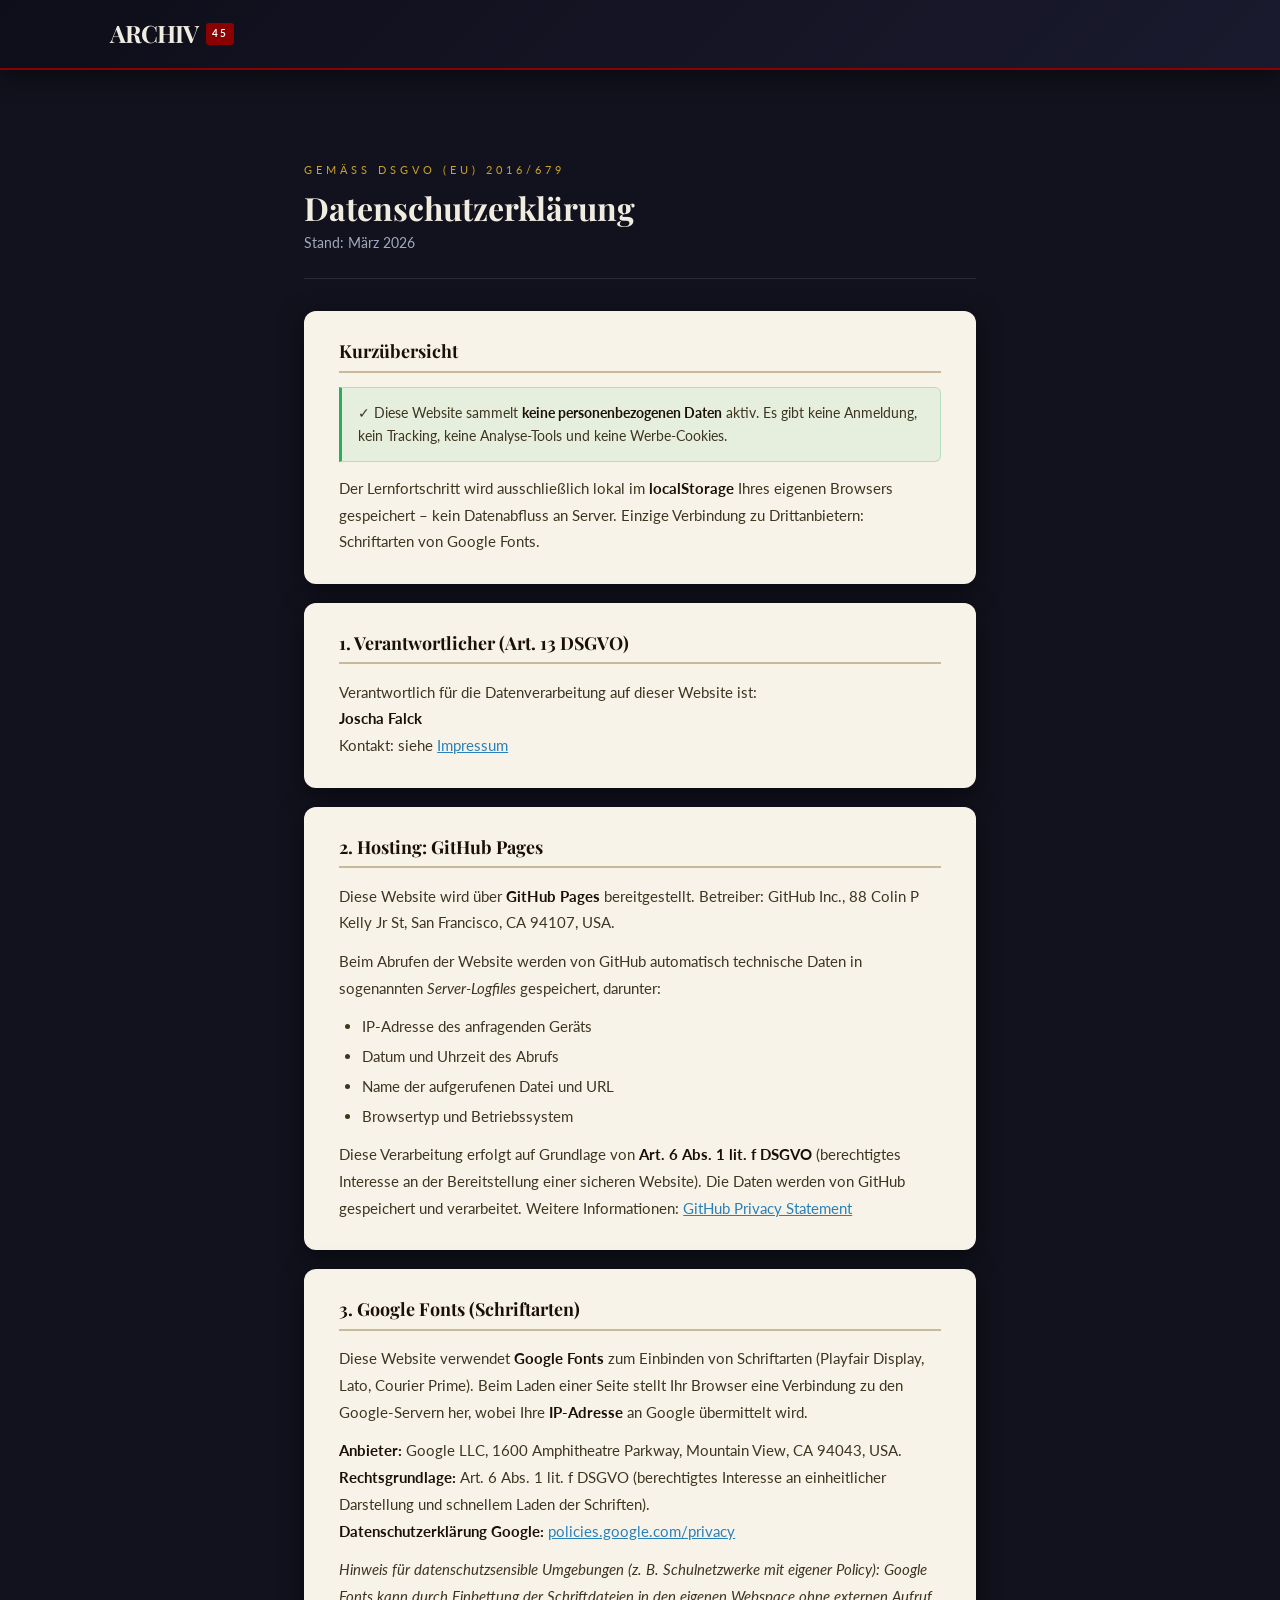
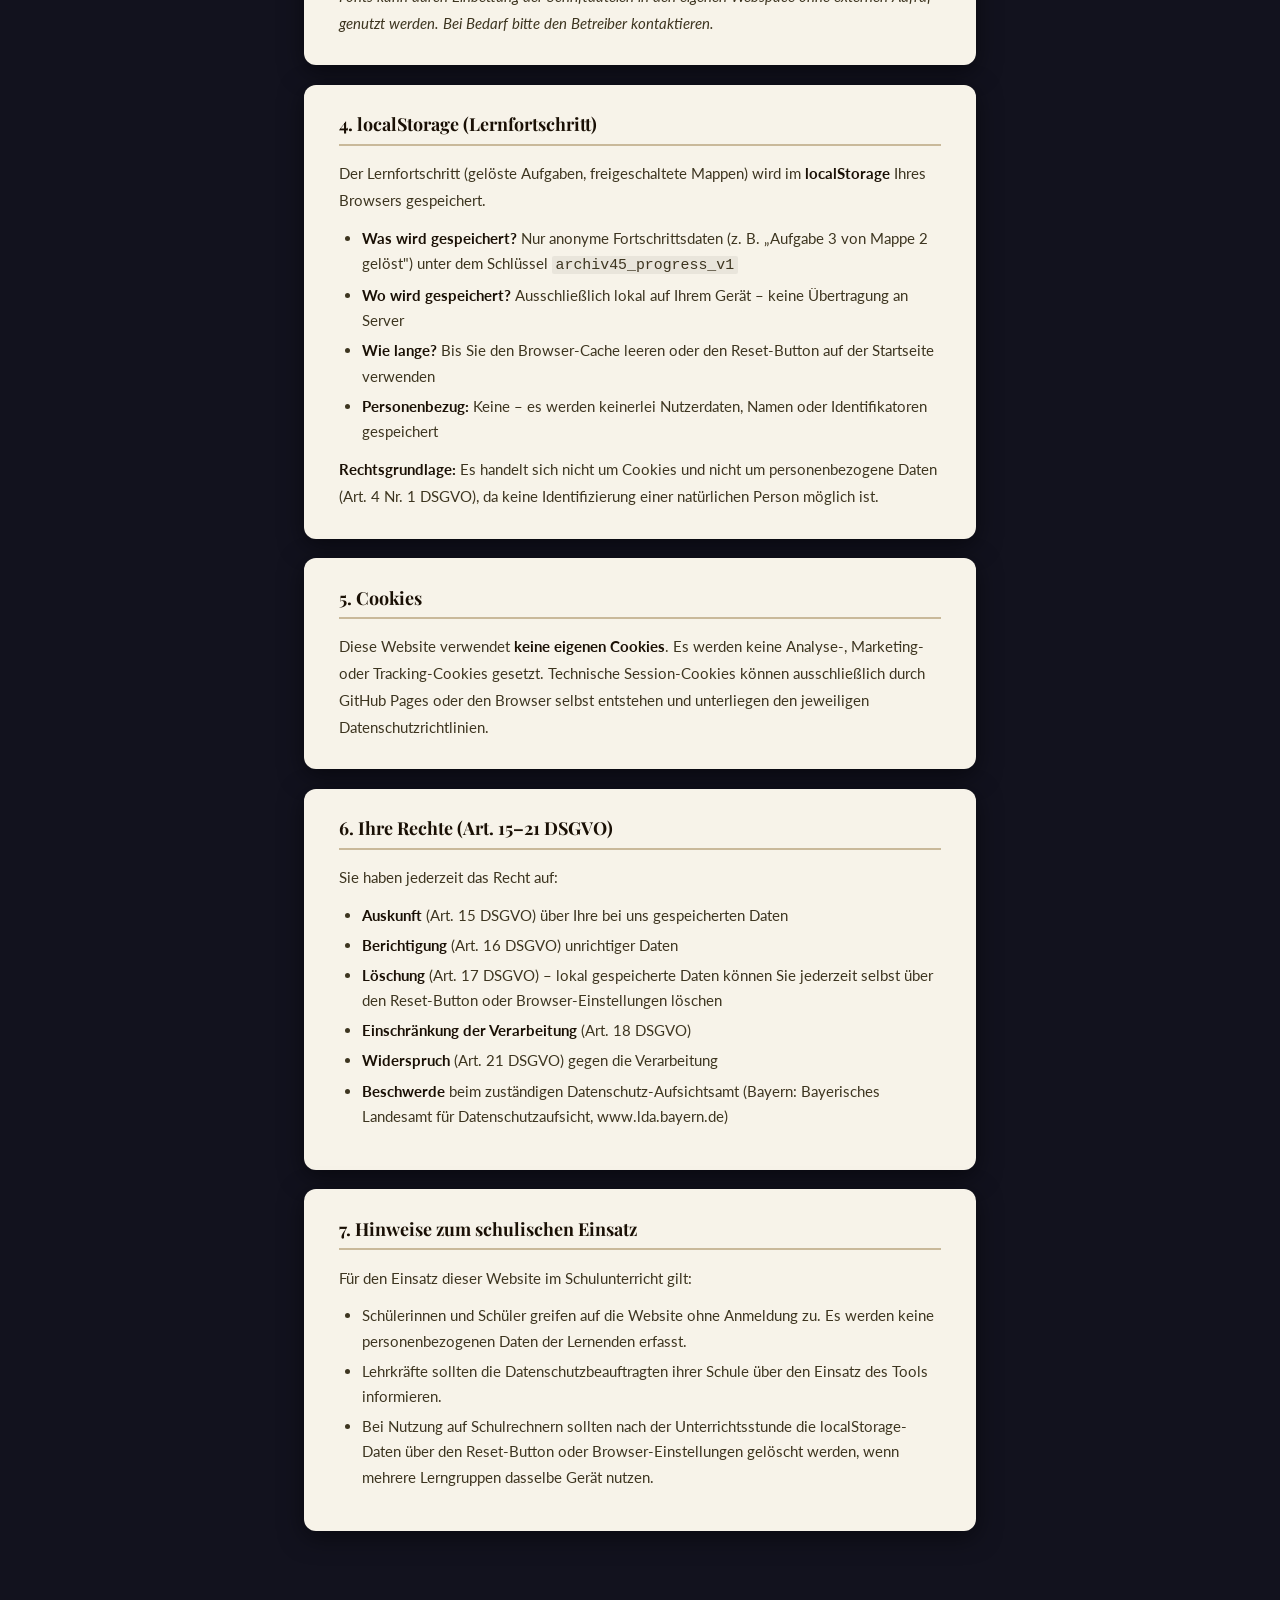
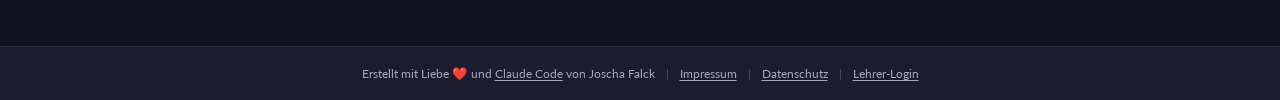
==== commit 38533de5: "Add files via upload" ====
--- a/datenschutz.html
+++ b/datenschutz.html
@@ -273,6 +273,8 @@
     <a href="impressum.html">Impressum</a>
     <span class="footer-sep">|</span>
     <a href="datenschutz.html">Datenschutz</a>
+  <span class="footer-sep">|</span>
+  <a href="lehrer.html">Lehrer-Login</a>
   </footer>
 </body>
 </html>
